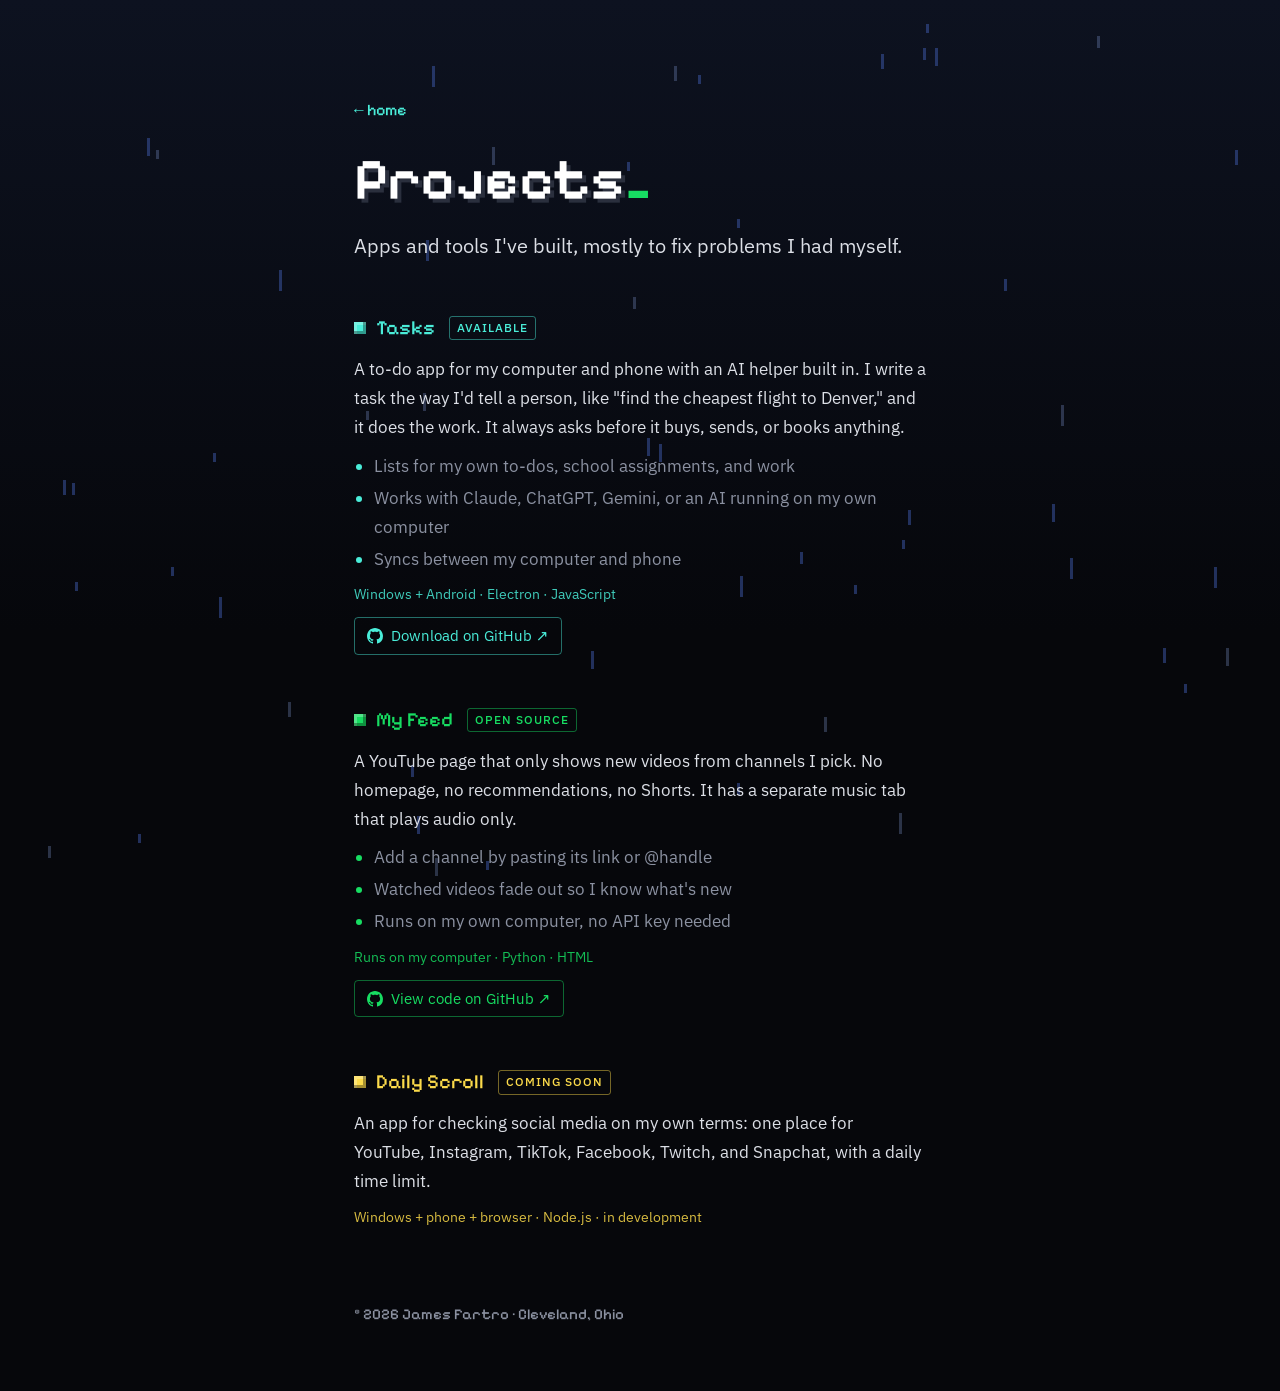
==== projects/index.html @ d93d341e "Add projects page with Tasks, My Feed, and Daily Scroll Co-Authored-By: Claude Opus 5.5 <noreply@ant" ====
<!DOCTYPE html>
<html lang="en">
<head>
<meta charset="UTF-8">
<meta name="viewport" content="width=device-width, initial-scale=1.0">
<title>Projects · James Fartro</title>
<meta name="description" content="Projects by James Fartro: Tasks, a to-do app with an AI helper; My Feed, a YouTube feed with no recommendations; and Daily Scroll, coming soon.">
<link rel="canonical" href="https://jamesfartro.com/projects/">
<meta property="og:title" content="Projects · James Fartro">
<meta property="og:description" content="Apps and tools I've built: Tasks, My Feed, and Daily Scroll.">
<meta property="og:type" content="website">
<meta property="og:url" content="https://jamesfartro.com/projects/">
<meta property="og:site_name" content="James Fartro">
<meta property="og:image" content="https://jamesfartro.com/images/share.png">
<meta property="og:image:width" content="1200">
<meta property="og:image:height" content="630">
<meta property="og:image:alt" content="James Fartro, Business Economics student at Cleveland State">
<meta name="twitter:card" content="summary_large_image">
<link rel="icon" href="/favicon.ico" sizes="48x48">
<link rel="icon" href="/images/icon-192.png" type="image/png" sizes="192x192">
<link rel="apple-touch-icon" href="/images/apple-touch-icon.png">
<meta name="theme-color" content="#0d1220">
<meta name="author" content="James Fartro">
<link rel="preload" href="/fonts/pixelify-sans.woff2" as="font" type="font/woff2" crossorigin>
<link rel="preload" href="/fonts/ibm-plex-sans.woff2" as="font" type="font/woff2" crossorigin>
<link rel="stylesheet" href="/style.css">
</head>
<body>
<canvas id="rain" aria-hidden="true"></canvas>
<main class="page">
  <p class="back"><a href="/">← home</a></p>
  <header>
    <h1 class="name">Projects<span class="cursor">_</span></h1>
    <p class="lead">Apps and tools I've built, mostly to fix problems I had myself.</p>
  </header>

  <section>
    <h2>Tasks <span class="status">available</span></h2>
    <p>A to-do app for my computer and phone with an AI helper built in. I write a task the way I'd tell a person, like "find the cheapest flight to Denver," and it does the work. It always asks before it buys, sends, or books anything.</p>
    <ul class="points">
      <li>Lists for my own to-dos, school assignments, and work</li>
      <li>Works with Claude, ChatGPT, Gemini, or an AI running on my own computer</li>
      <li>Syncs between my computer and phone</li>
    </ul>
    <p class="meta">Windows + Android · Electron · JavaScript</p>
    <a class="gh" href="https://github.com/jamesbobdev-gif/tasks-releases" target="_blank" rel="noopener"><svg viewBox="0 0 16 16" aria-hidden="true"><path d="M8 0C3.58 0 0 3.58 0 8c0 3.54 2.29 6.53 5.47 7.59.4.07.55-.17.55-.38 0-.19-.01-.82-.01-1.49-2.01.37-2.53-.49-2.69-.94-.09-.23-.48-.94-.82-1.13-.28-.15-.68-.52-.01-.53.63-.01 1.08.58 1.23.82.72 1.21 1.87.87 2.33.66.07-.52.28-.87.51-1.07-1.78-.2-3.64-.89-3.64-3.95 0-.87.31-1.59.82-2.15-.08-.2-.36-1.02.08-2.12 0 0 .67-.21 2.2.82.64-.18 1.32-.27 2-.27.68 0 1.36.09 2 .27 1.53-1.04 2.2-.82 2.2-.82.44 1.1.16 1.92.08 2.12.51.56.82 1.27.82 2.15 0 3.07-1.87 3.75-3.65 3.95.29.25.54.73.54 1.48 0 1.07-.01 1.93-.01 2.2 0 .21.15.46.55.38A8.013 8.013 0 0016 8c0-4.42-3.58-8-8-8z"/></svg>Download on GitHub ↗</a>
  </section>

  <section>
    <h2>My Feed <span class="status">open source</span></h2>
    <p>A YouTube page that only shows new videos from channels I pick. No homepage, no recommendations, no Shorts. It has a separate music tab that plays audio only.</p>
    <ul class="points">
      <li>Add a channel by pasting its link or @handle</li>
      <li>Watched videos fade out so I know what's new</li>
      <li>Runs on my own computer, no API key needed</li>
    </ul>
    <p class="meta">Runs on my computer · Python · HTML</p>
    <a class="gh" href="https://github.com/jamesbobdev-gif/yt-feed" target="_blank" rel="noopener"><svg viewBox="0 0 16 16" aria-hidden="true"><path d="M8 0C3.58 0 0 3.58 0 8c0 3.54 2.29 6.53 5.47 7.59.4.07.55-.17.55-.38 0-.19-.01-.82-.01-1.49-2.01.37-2.53-.49-2.69-.94-.09-.23-.48-.94-.82-1.13-.28-.15-.68-.52-.01-.53.63-.01 1.08.58 1.23.82.72 1.21 1.87.87 2.33.66.07-.52.28-.87.51-1.07-1.78-.2-3.64-.89-3.64-3.95 0-.87.31-1.59.82-2.15-.08-.2-.36-1.02.08-2.12 0 0 .67-.21 2.2.82.64-.18 1.32-.27 2-.27.68 0 1.36.09 2 .27 1.53-1.04 2.2-.82 2.2-.82.44 1.1.16 1.92.08 2.12.51.56.82 1.27.82 2.15 0 3.07-1.87 3.75-3.65 3.95.29.25.54.73.54 1.48 0 1.07-.01 1.93-.01 2.2 0 .21.15.46.55.38A8.013 8.013 0 0016 8c0-4.42-3.58-8-8-8z"/></svg>View code on GitHub ↗</a>
  </section>

  <section>
    <h2>Daily Scroll <span class="status">coming soon</span></h2>
    <p>An app for checking social media on my own terms: one place for YouTube, Instagram, TikTok, Facebook, Twitch, and Snapchat, with a daily time limit.</p>
    <p class="meta">Windows + phone + browser · Node.js · in development</p>
  </section>

  <footer>© <span id="year">2026</span> James Fartro · Cleveland, Ohio</footer>
</main>
<script src="/script.js"></script>
</body>
</html>
---- style.css ----
/* Fonts are self-hosted (latin subset, variable weight) so nothing blocks the first paint. */
@font-face { font-family: "IBM Plex Sans"; font-style: normal; font-weight: 400 500; font-display: swap; src: url(fonts/ibm-plex-sans.woff2) format("woff2"); }
@font-face { font-family: "Pixelify Sans"; font-style: normal; font-weight: 500 600; font-display: swap; src: url(fonts/pixelify-sans.woff2) format("woff2"); }

:root {
  --sky-top: #0d1220;
  --sky-bottom: #06070b;
  --text: #dcdfe6;
  --muted: #8b91a1;
  /* Minecraft ore colors */
  --diamond: #4aedd9;
  --emerald: #17dd62;
  --gold: #fcdb4b;
  --redstone: #ff4b4b;
  --lapis: #6e8cff;
  --pixel: "Pixelify Sans", "VT323", monospace;
}

* { box-sizing: border-box; margin: 0; padding: 0; }
html { background: var(--sky-bottom); }
body { background: linear-gradient(var(--sky-top), var(--sky-bottom) 70%) fixed; color: var(--text); font: 17px/1.7 "IBM Plex Sans", system-ui, sans-serif; font-variant-ligatures: none; min-height: 100vh; }
a { color: var(--diamond); text-decoration: none; }
a:hover { text-decoration: underline; }
::selection { background: var(--emerald); color: #000; }

/* Rain canvas sits behind everything */
#rain { position: fixed; inset: 0; width: 100%; height: 100%; z-index: 0; pointer-events: none; image-rendering: pixelated; }
.page { position: relative; z-index: 1; max-width: 620px; margin: 0 auto; padding: 96px 24px 64px; }

.name { font-family: var(--pixel); font-weight: 600; font-size: clamp(40px, 8vw, 58px); line-height: 1; color: #fff; text-shadow: 4px 4px 0 #2a2f3d; }
.cursor { color: var(--emerald); text-shadow: none; animation: blink 1s steps(1) infinite; }
@keyframes blink { 50% { opacity: 0; } }
@media (prefers-reduced-motion: reduce) { .cursor { animation: none; } }
.lead { margin-top: 20px; font-size: 20px; }

/* each section is tagged with an ore color */
section { margin-top: 48px; --c: var(--diamond); }
section:nth-of-type(1) { --c: var(--diamond); }
section:nth-of-type(2) { --c: var(--emerald); }
section:nth-of-type(3) { --c: var(--gold); }
section:nth-of-type(4) { --c: var(--redstone); }
section:nth-of-type(5) { --c: var(--lapis); }
h2 { font-family: var(--pixel); font-weight: 500; font-size: 20px; color: var(--c); margin-bottom: 10px; display: flex; align-items: center; gap: 10px; }
h2::before { content: ""; width: 12px; height: 12px; background: var(--c); box-shadow: inset -3px -3px 0 rgba(0, 0, 0, .35), inset 3px 3px 0 rgba(255, 255, 255, .25); flex: none; }
section p + p { margin-top: 8px; }

.list { list-style: none; }
.list li { padding: 7px 0; color: var(--muted); }
.list b { display: block; font-weight: 500; color: var(--text); }
/* projects page */
.status { font-family: "IBM Plex Sans", system-ui, sans-serif; font-size: 12px; font-weight: 500; text-transform: uppercase; letter-spacing: .08em; color: var(--c); border: 1px solid color-mix(in srgb, var(--c) 45%, transparent); border-radius: 3px; padding: 1px 7px; margin-left: 4px; }
.points { margin: 10px 0 0; padding-left: 20px; color: var(--muted); }
.points li { margin: 3px 0; }
.points li::marker { color: var(--c); }
section > .meta { font-size: 14px; color: var(--c); opacity: .85; margin-top: 10px; }
.all-projects { margin-top: 22px; }

.project + .project { margin-top: 26px; }
.project h3 { font-family: var(--pixel); font-weight: 500; font-size: 19px; color: var(--text); margin-bottom: 2px; }
.project p { color: var(--muted); }
.project .meta { font-size: 14px; color: var(--c); opacity: .85; margin-top: 4px; }
.gh { display: inline-flex; align-items: center; gap: 8px; margin-top: 10px; font-size: 15px; color: var(--c); border: 1px solid color-mix(in srgb, var(--c) 45%, transparent); border-radius: 4px; padding: 5px 12px; }
.gh svg { width: 16px; height: 16px; fill: currentColor; }
.gh:hover { text-decoration: none; background: color-mix(in srgb, var(--c) 14%, transparent); }

.hl { color: var(--c); }

.links { display: flex; flex-wrap: wrap; gap: 10px 26px; }
.links a, .links button { font: inherit; color: var(--lapis); background: none; border: none; cursor: pointer; padding: 0; }
.links a:hover, .links button:hover { text-decoration: underline; }

/* résumé page */
.back { font-family: var(--pixel); font-size: 16px; margin-bottom: 28px; }
.pdf { margin-top: 16px; }
.job + .job { margin-top: 22px; }
.job h3 { font-weight: 500; font-size: 18px; color: var(--text); }
.job .meta { color: var(--muted); font-size: 15px; }
.job ul { margin-top: 6px; padding-left: 20px; }
.job li { margin: 4px 0; }
.job li::marker { color: var(--c); }
.skills { display: grid; grid-template-columns: 170px 1fr; gap: 8px 20px; }
.skills dt { color: var(--c); }
@media (max-width: 600px) { .skills { grid-template-columns: 1fr; gap: 0; } .skills dd { margin-bottom: 10px; } }

footer { margin-top: 72px; font-family: var(--pixel); font-size: 15px; color: var(--muted); }

@media (max-width: 600px) {
  .page { padding-top: 56px; }
}
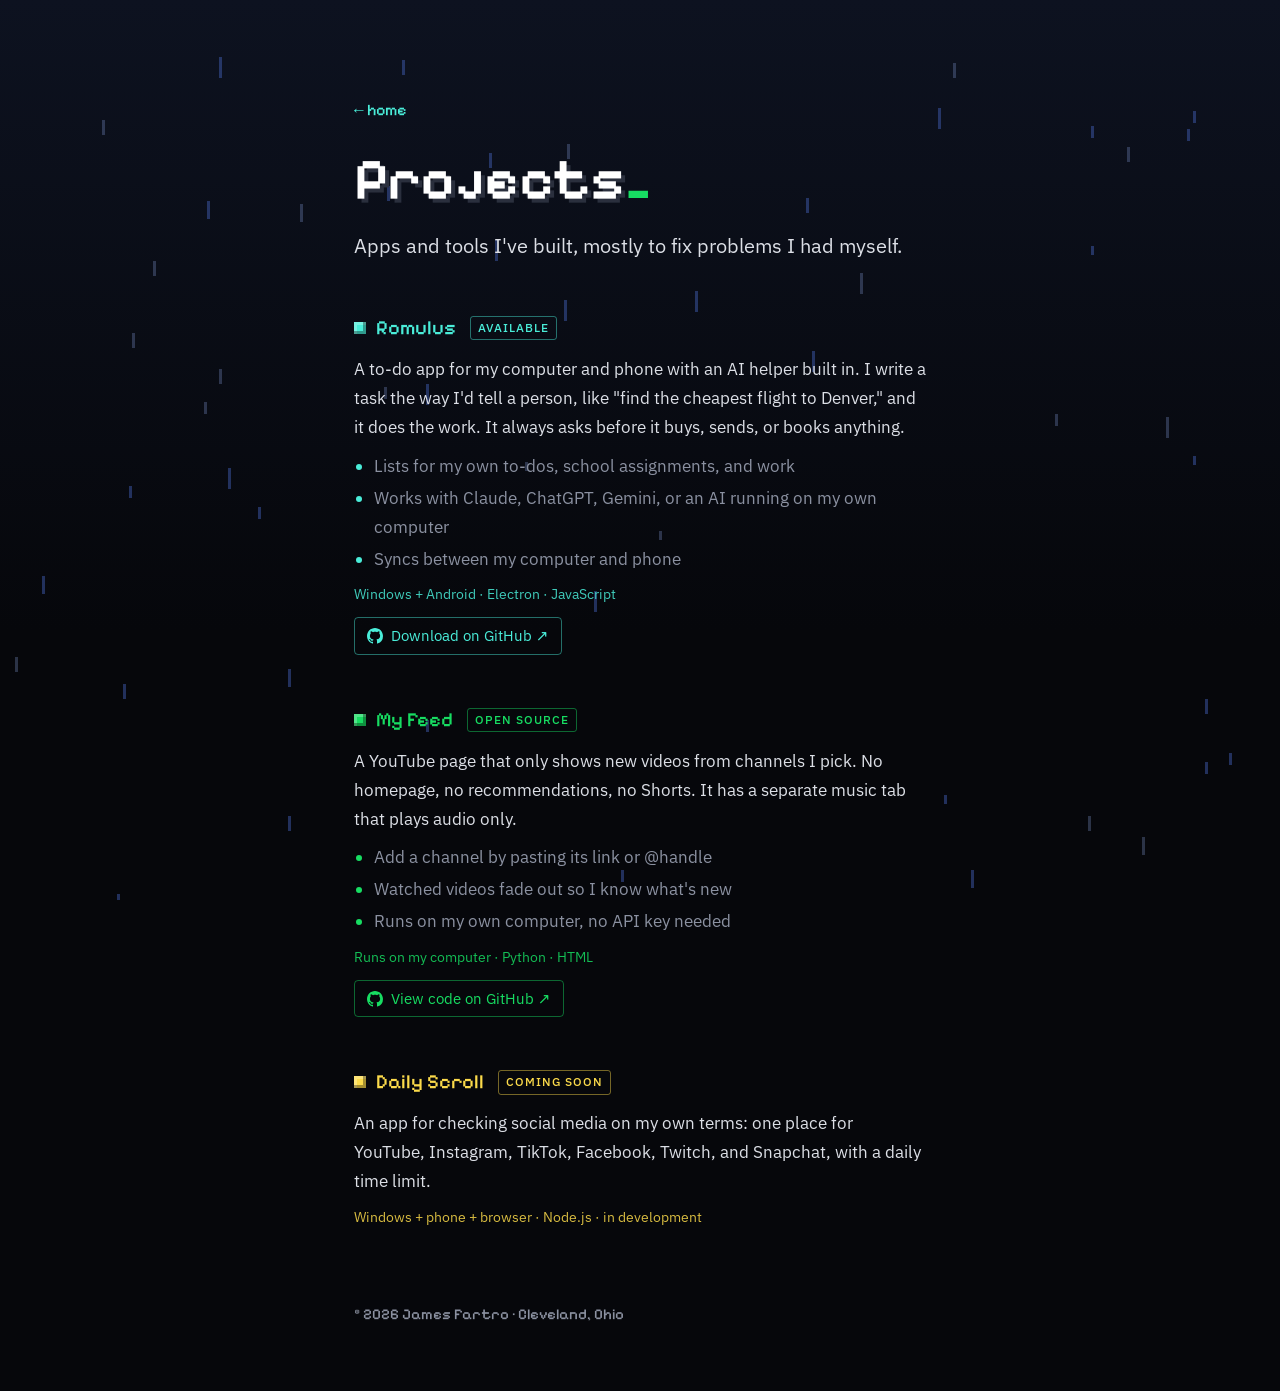
==== commit 27eabf0d: "Rename Tasks to Romulus on the site Co-Authored-By: Claude Opus 5.5 <noreply@anthropic.com>" ====
--- a/projects/index.html
+++ b/projects/index.html
@@ -4,10 +4,10 @@
 <meta charset="UTF-8">
 <meta name="viewport" content="width=device-width, initial-scale=1.0">
 <title>Projects · James Fartro</title>
-<meta name="description" content="Projects by James Fartro: Tasks, a to-do app with an AI helper; My Feed, a YouTube feed with no recommendations; and Daily Scroll, coming soon.">
+<meta name="description" content="Projects by James Fartro: Romulus, a to-do app with an AI helper; My Feed, a YouTube feed with no recommendations; and Daily Scroll, coming soon.">
 <link rel="canonical" href="https://jamesfartro.com/projects/">
 <meta property="og:title" content="Projects · James Fartro">
-<meta property="og:description" content="Apps and tools I've built: Tasks, My Feed, and Daily Scroll.">
+<meta property="og:description" content="Apps and tools I've built: Romulus, My Feed, and Daily Scroll.">
 <meta property="og:type" content="website">
 <meta property="og:url" content="https://jamesfartro.com/projects/">
 <meta property="og:site_name" content="James Fartro">
@@ -35,7 +35,7 @@
   </header>
 
   <section>
-    <h2>Tasks <span class="status">available</span></h2>
+    <h2>Romulus <span class="status">available</span></h2>
     <p>A to-do app for my computer and phone with an AI helper built in. I write a task the way I'd tell a person, like "find the cheapest flight to Denver," and it does the work. It always asks before it buys, sends, or books anything.</p>
     <ul class="points">
       <li>Lists for my own to-dos, school assignments, and work</li>
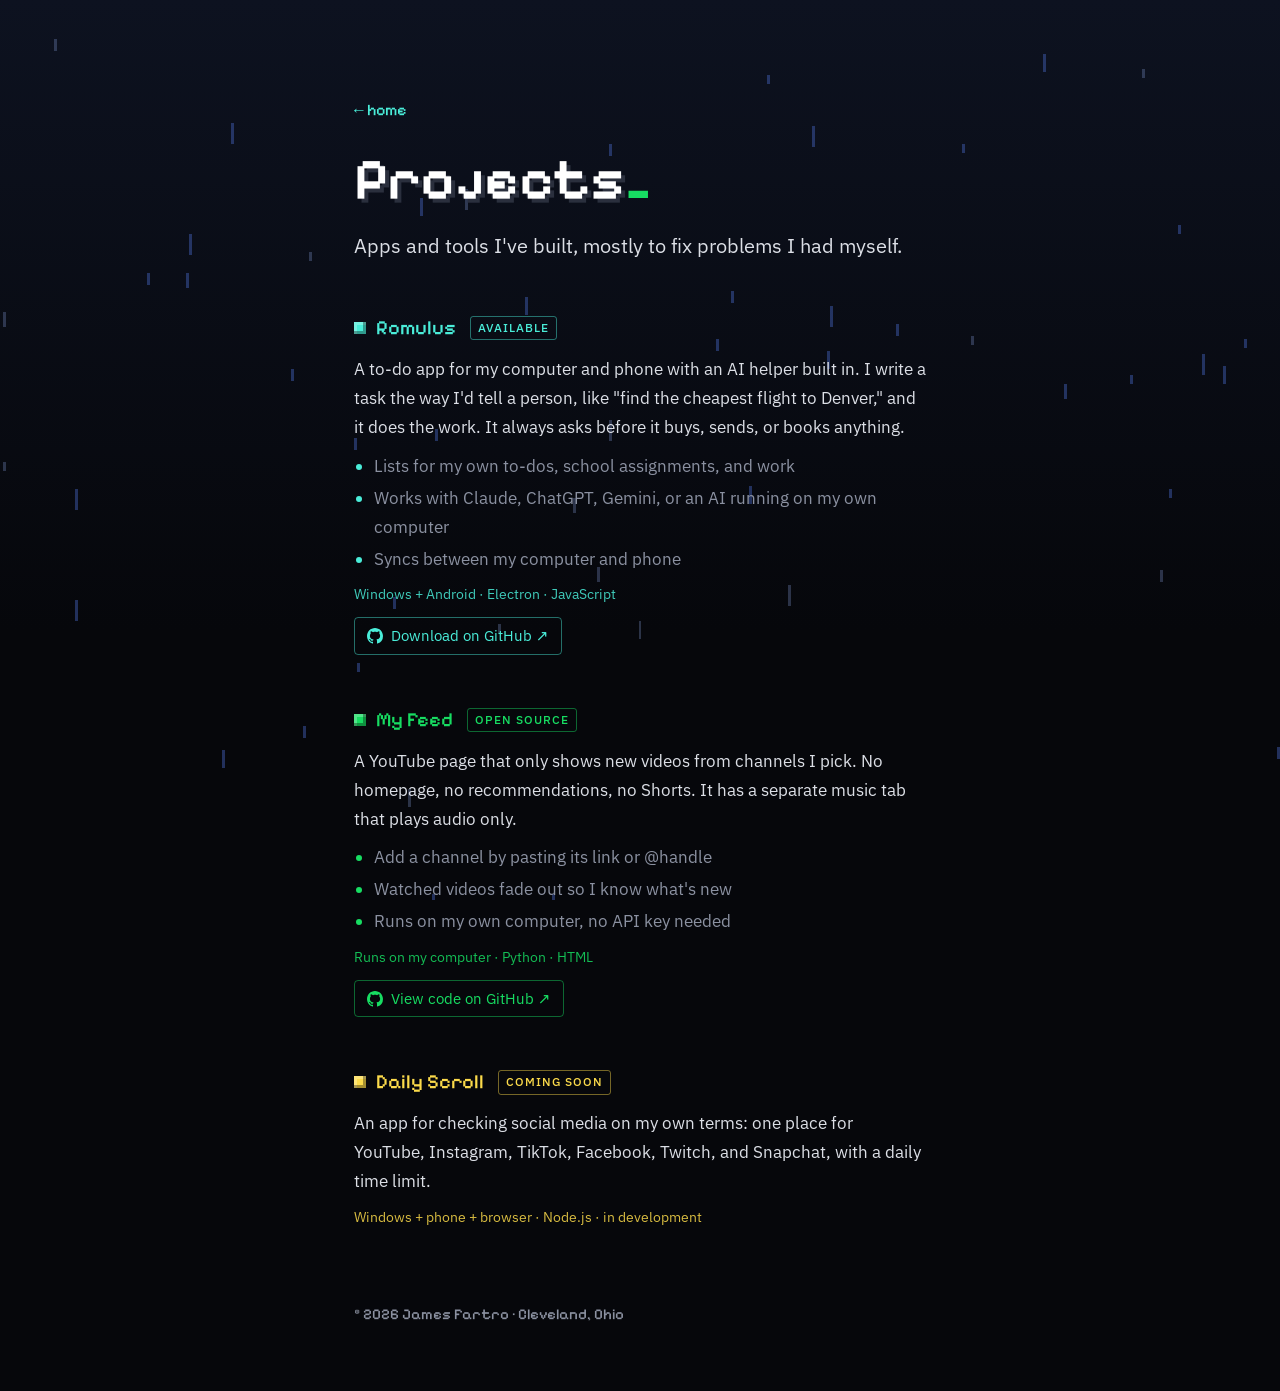
==== commit ded74a6e: "Point Romulus download links at the renamed romulus-releases repo Co-Authored-By: Claude Opus 5.5 <n" ====
--- a/projects/index.html
+++ b/projects/index.html
@@ -43,7 +43,7 @@
       <li>Syncs between my computer and phone</li>
     </ul>
     <p class="meta">Windows + Android · Electron · JavaScript</p>
-    <a class="gh" href="https://github.com/jamesbobdev-gif/tasks-releases" target="_blank" rel="noopener"><svg viewBox="0 0 16 16" aria-hidden="true"><path d="M8 0C3.58 0 0 3.58 0 8c0 3.54 2.29 6.53 5.47 7.59.4.07.55-.17.55-.38 0-.19-.01-.82-.01-1.49-2.01.37-2.53-.49-2.69-.94-.09-.23-.48-.94-.82-1.13-.28-.15-.68-.52-.01-.53.63-.01 1.08.58 1.23.82.72 1.21 1.87.87 2.33.66.07-.52.28-.87.51-1.07-1.78-.2-3.64-.89-3.64-3.95 0-.87.31-1.59.82-2.15-.08-.2-.36-1.02.08-2.12 0 0 .67-.21 2.2.82.64-.18 1.32-.27 2-.27.68 0 1.36.09 2 .27 1.53-1.04 2.2-.82 2.2-.82.44 1.1.16 1.92.08 2.12.51.56.82 1.27.82 2.15 0 3.07-1.87 3.75-3.65 3.95.29.25.54.73.54 1.48 0 1.07-.01 1.93-.01 2.2 0 .21.15.46.55.38A8.013 8.013 0 0016 8c0-4.42-3.58-8-8-8z"/></svg>Download on GitHub ↗</a>
+    <a class="gh" href="https://github.com/jamesbobdev-gif/romulus-releases" target="_blank" rel="noopener"><svg viewBox="0 0 16 16" aria-hidden="true"><path d="M8 0C3.58 0 0 3.58 0 8c0 3.54 2.29 6.53 5.47 7.59.4.07.55-.17.55-.38 0-.19-.01-.82-.01-1.49-2.01.37-2.53-.49-2.69-.94-.09-.23-.48-.94-.82-1.13-.28-.15-.68-.52-.01-.53.63-.01 1.08.58 1.23.82.72 1.21 1.87.87 2.33.66.07-.52.28-.87.51-1.07-1.78-.2-3.64-.89-3.64-3.95 0-.87.31-1.59.82-2.15-.08-.2-.36-1.02.08-2.12 0 0 .67-.21 2.2.82.64-.18 1.32-.27 2-.27.68 0 1.36.09 2 .27 1.53-1.04 2.2-.82 2.2-.82.44 1.1.16 1.92.08 2.12.51.56.82 1.27.82 2.15 0 3.07-1.87 3.75-3.65 3.95.29.25.54.73.54 1.48 0 1.07-.01 1.93-.01 2.2 0 .21.15.46.55.38A8.013 8.013 0 0016 8c0-4.42-3.58-8-8-8z"/></svg>Download on GitHub ↗</a>
   </section>
 
   <section>
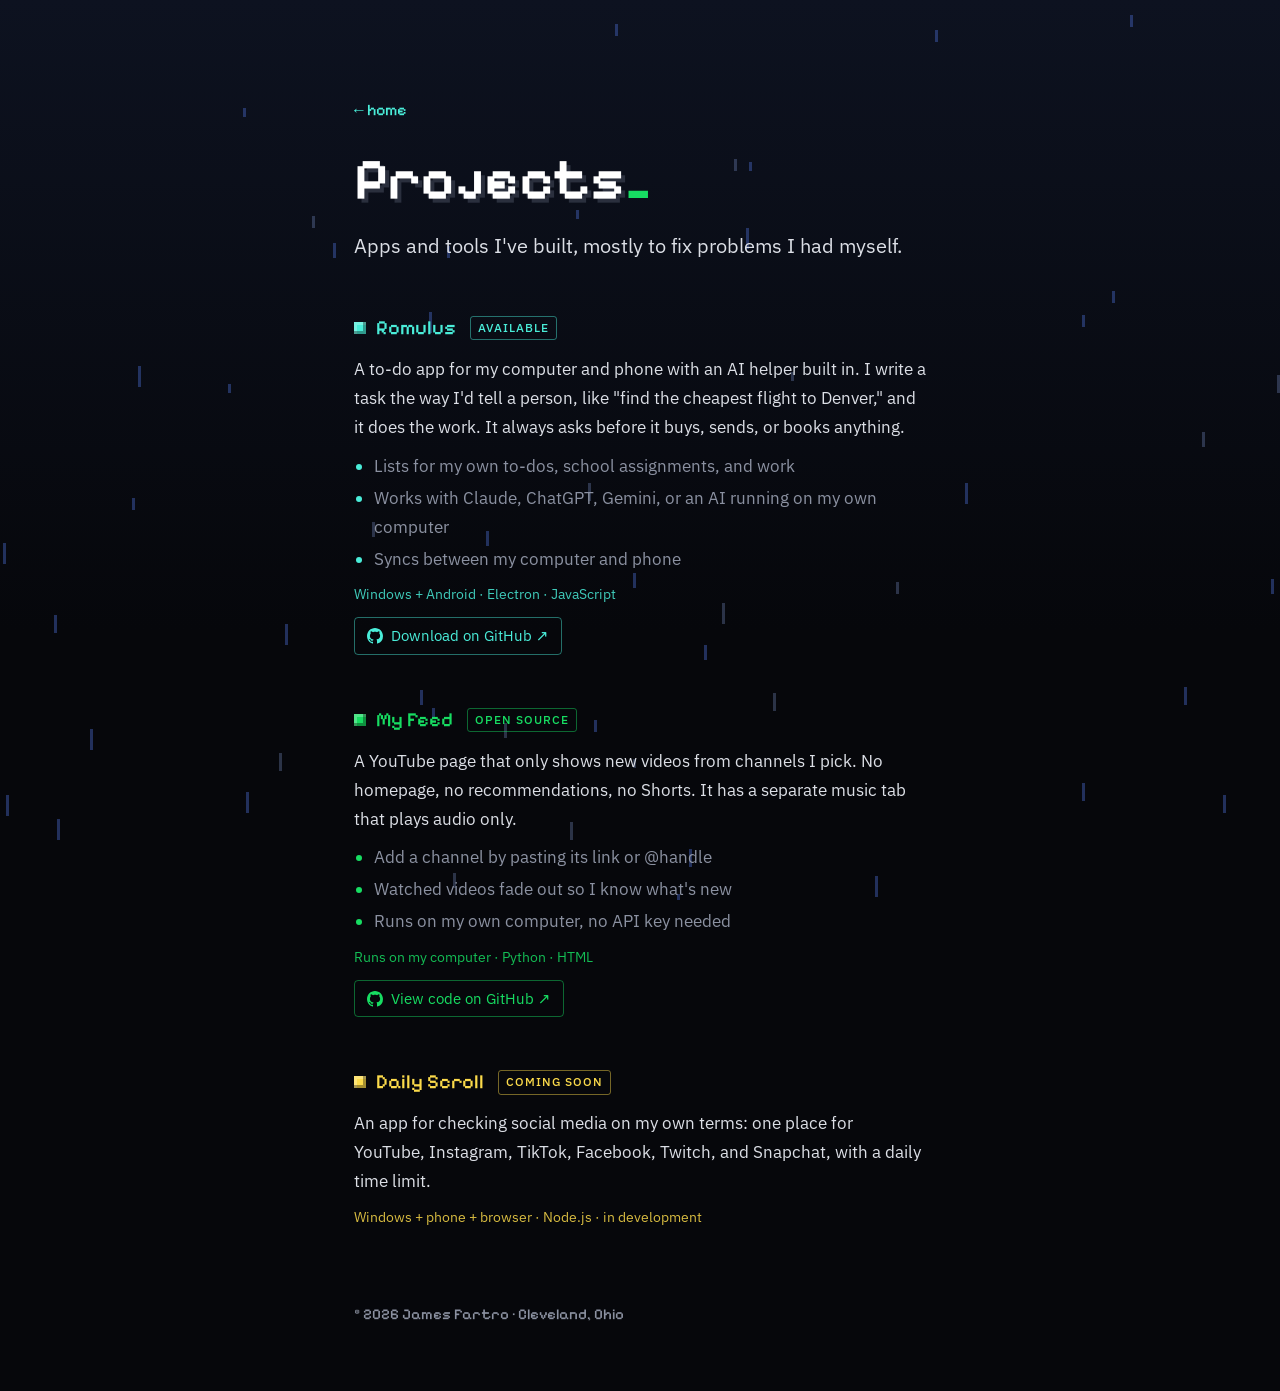
==== commit 88dfb29a: "Add CSP and referrer policy meta tags; fix rain on the 404 page Co-Authored-By: Claude Opus 5.5 <nor" ====
--- a/projects/index.html
+++ b/projects/index.html
@@ -3,6 +3,8 @@
 <head>
 <meta charset="UTF-8">
 <meta name="viewport" content="width=device-width, initial-scale=1.0">
+<meta http-equiv="Content-Security-Policy" content="default-src 'self'; img-src 'self' data:; object-src 'none'; base-uri 'none'; form-action 'none'; upgrade-insecure-requests">
+<meta name="referrer" content="strict-origin-when-cross-origin">
 <title>Projects · James Fartro</title>
 <meta name="description" content="Projects by James Fartro: Romulus, a to-do app with an AI helper; My Feed, a YouTube feed with no recommendations; and Daily Scroll, coming soon.">
 <link rel="canonical" href="https://jamesfartro.com/projects/">
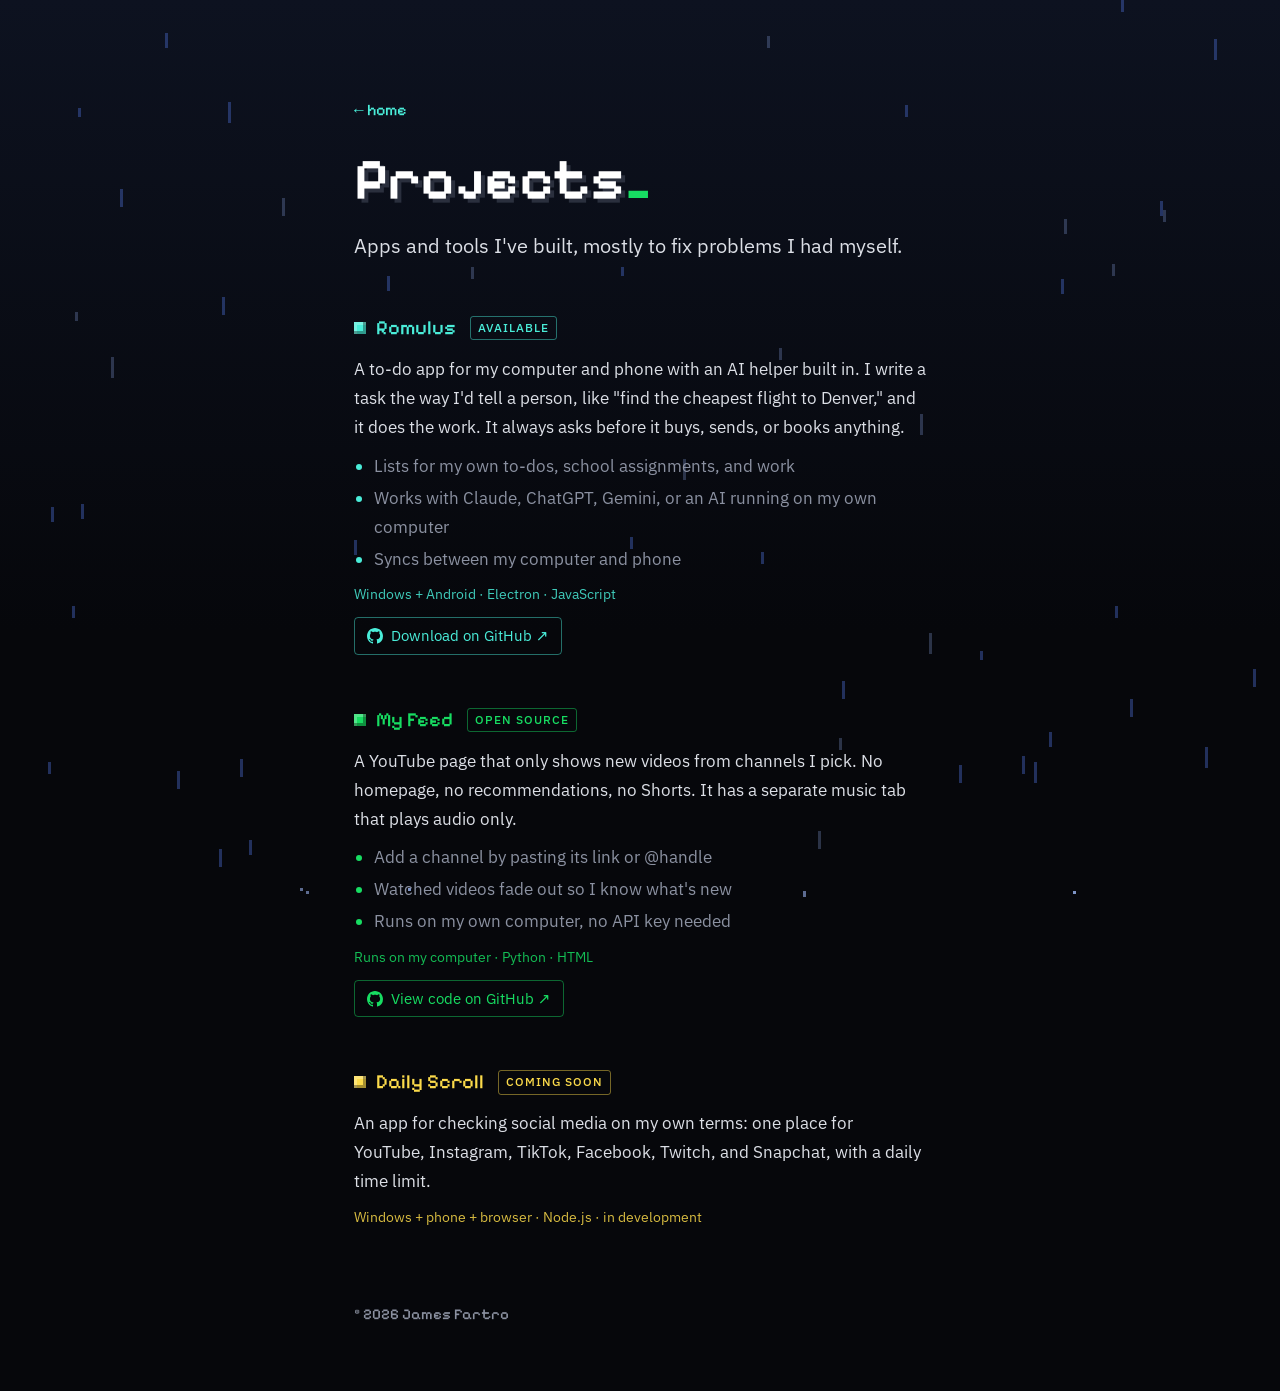
==== commit ad431ebc: "James Fartro's website: home and projects pages with pixel rain Co-Authored-By: Claude Opus 5.5 <nor" ====
--- a/projects/index.html
+++ b/projects/index.html
@@ -16,7 +16,7 @@
 <meta property="og:image" content="https://jamesfartro.com/images/share.png">
 <meta property="og:image:width" content="1200">
 <meta property="og:image:height" content="630">
-<meta property="og:image:alt" content="James Fartro, Business Economics student at Cleveland State">
+<meta property="og:image:alt" content="James Fartro">
 <meta name="twitter:card" content="summary_large_image">
 <link rel="icon" href="/favicon.ico" sizes="48x48">
 <link rel="icon" href="/images/icon-192.png" type="image/png" sizes="192x192">
@@ -66,7 +66,7 @@
     <p class="meta">Windows + phone + browser · Node.js · in development</p>
   </section>
 
-  <footer>© <span id="year">2026</span> James Fartro · Cleveland, Ohio</footer>
+  <footer>© <span id="year">2026</span> James Fartro</footer>
 </main>
 <script src="/script.js"></script>
 </body>
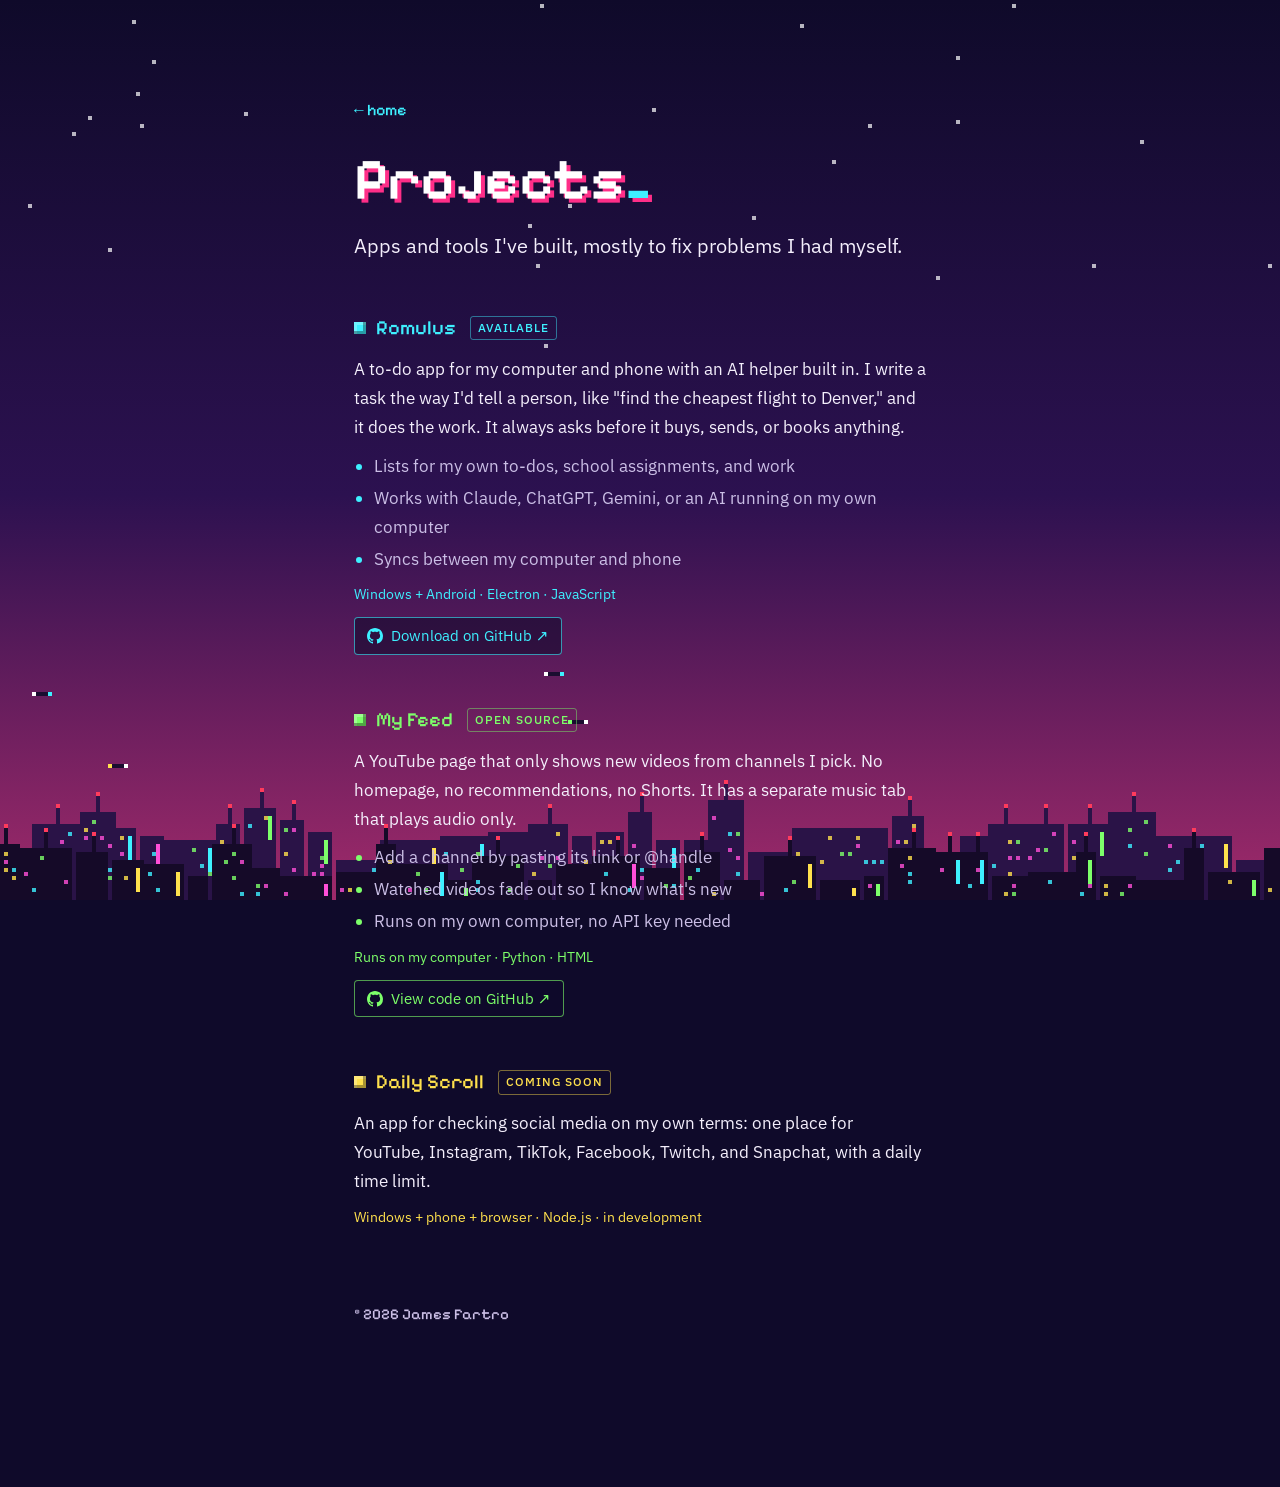
==== commit 6bde49ce: "Cyberpunk look: neon city skyline with a rocket and a sandworm Swap the dark rain for a dusk sky ove" ====
--- a/projects/index.html
+++ b/projects/index.html
@@ -21,7 +21,7 @@
 <link rel="icon" href="/favicon.ico" sizes="48x48">
 <link rel="icon" href="/images/icon-192.png" type="image/png" sizes="192x192">
 <link rel="apple-touch-icon" href="/images/apple-touch-icon.png">
-<meta name="theme-color" content="#0d1220">
+<meta name="theme-color" content="#0f0a2a">
 <meta name="author" content="James Fartro">
 <link rel="preload" href="/fonts/pixelify-sans.woff2" as="font" type="font/woff2" crossorigin>
 <link rel="preload" href="/fonts/ibm-plex-sans.woff2" as="font" type="font/woff2" crossorigin>
--- a/style.css
+++ b/style.css
@@ -3,32 +3,34 @@
 @font-face { font-family: "Pixelify Sans"; font-style: normal; font-weight: 500 600; font-display: swap; src: url(fonts/pixelify-sans.woff2) format("woff2"); }
 
 :root {
-  --sky-top: #0d1220;
-  --sky-bottom: #06070b;
-  --text: #dcdfe6;
-  --muted: #8b91a1;
-  /* Minecraft ore colors */
-  --diamond: #4aedd9;
-  --emerald: #17dd62;
-  --gold: #fcdb4b;
-  --redstone: #ff4b4b;
-  --lapis: #6e8cff;
+  --sky-top: #0f0a2a;
+  --sky-mid: #2c1150;
+  --sky-bottom: #a02a6a;
+  --text: #f4effc;
+  --muted: #cbbfe6;
+  /* neon takes on the Minecraft ore colors */
+  --diamond: #3ef0ff;
+  --emerald: #7dff6a;
+  --gold: #ffe14d;
+  --redstone: #ff5c7a;
+  --lapis: #8fa2ff;
+  --neon-pink: #ff2e88;
   --pixel: "Pixelify Sans", "VT323", monospace;
 }
 
 * { box-sizing: border-box; margin: 0; padding: 0; }
-html { background: var(--sky-bottom); }
-body { background: linear-gradient(var(--sky-top), var(--sky-bottom) 70%) fixed; color: var(--text); font: 17px/1.7 "IBM Plex Sans", system-ui, sans-serif; font-variant-ligatures: none; min-height: 100vh; }
+html { background: var(--sky-top); }
+body { background: linear-gradient(var(--sky-top), var(--sky-mid) 55%, var(--sky-bottom)) fixed; color: var(--text); font: 17px/1.7 "IBM Plex Sans", system-ui, sans-serif; font-variant-ligatures: none; min-height: 100vh; }
 a { color: var(--diamond); text-decoration: none; }
 a:hover { text-decoration: underline; }
-::selection { background: var(--emerald); color: #000; }
+::selection { background: var(--neon-pink); color: #fff; }
 
-/* Rain canvas sits behind everything */
+/* Skyline canvas sits behind everything */
 #rain { position: fixed; inset: 0; width: 100%; height: 100%; z-index: 0; pointer-events: none; image-rendering: pixelated; }
-.page { position: relative; z-index: 1; max-width: 620px; margin: 0 auto; padding: 96px 24px 64px; }
+.page { position: relative; z-index: 1; max-width: 620px; margin: 0 auto; padding: 96px 24px 160px; }
 
-.name { font-family: var(--pixel); font-weight: 600; font-size: clamp(40px, 8vw, 58px); line-height: 1; color: #fff; text-shadow: 4px 4px 0 #2a2f3d; }
-.cursor { color: var(--emerald); text-shadow: none; animation: blink 1s steps(1) infinite; }
+.name { font-family: var(--pixel); font-weight: 600; font-size: clamp(40px, 8vw, 58px); line-height: 1; color: #fff; text-shadow: 4px 4px 0 var(--neon-pink); }
+.cursor { color: var(--diamond); text-shadow: 4px 4px 0 var(--neon-pink); animation: blink 1s steps(1) infinite; }
 @keyframes blink { 50% { opacity: 0; } }
 @media (prefers-reduced-motion: reduce) { .cursor { animation: none; } }
 .lead { margin-top: 20px; font-size: 20px; }
@@ -52,16 +54,16 @@
 .points { margin: 10px 0 0; padding-left: 20px; color: var(--muted); }
 .points li { margin: 3px 0; }
 .points li::marker { color: var(--c); }
-section > .meta { font-size: 14px; color: var(--c); opacity: .85; margin-top: 10px; }
+section > .meta { font-size: 14px; color: var(--c); margin-top: 10px; }
 .all-projects { margin-top: 22px; }
 
 .project + .project { margin-top: 26px; }
 .project h3 { font-family: var(--pixel); font-weight: 500; font-size: 19px; color: var(--text); margin-bottom: 2px; }
 .project p { color: var(--muted); }
-.project .meta { font-size: 14px; color: var(--c); opacity: .85; margin-top: 4px; }
-.gh { display: inline-flex; align-items: center; gap: 8px; margin-top: 10px; font-size: 15px; color: var(--c); border: 1px solid color-mix(in srgb, var(--c) 45%, transparent); border-radius: 4px; padding: 5px 12px; }
+.project .meta { font-size: 14px; color: var(--c); margin-top: 4px; }
+.gh { display: inline-flex; align-items: center; gap: 8px; margin-top: 10px; font-size: 15px; color: var(--c); background: rgba(15, 10, 42, .55); border: 1px solid color-mix(in srgb, var(--c) 60%, transparent); border-radius: 4px; padding: 5px 12px; }
 .gh svg { width: 16px; height: 16px; fill: currentColor; }
-.gh:hover { text-decoration: none; background: color-mix(in srgb, var(--c) 14%, transparent); }
+.gh:hover { text-decoration: none; background: rgba(15, 10, 42, .85); }
 
 .hl { color: var(--c); }
 
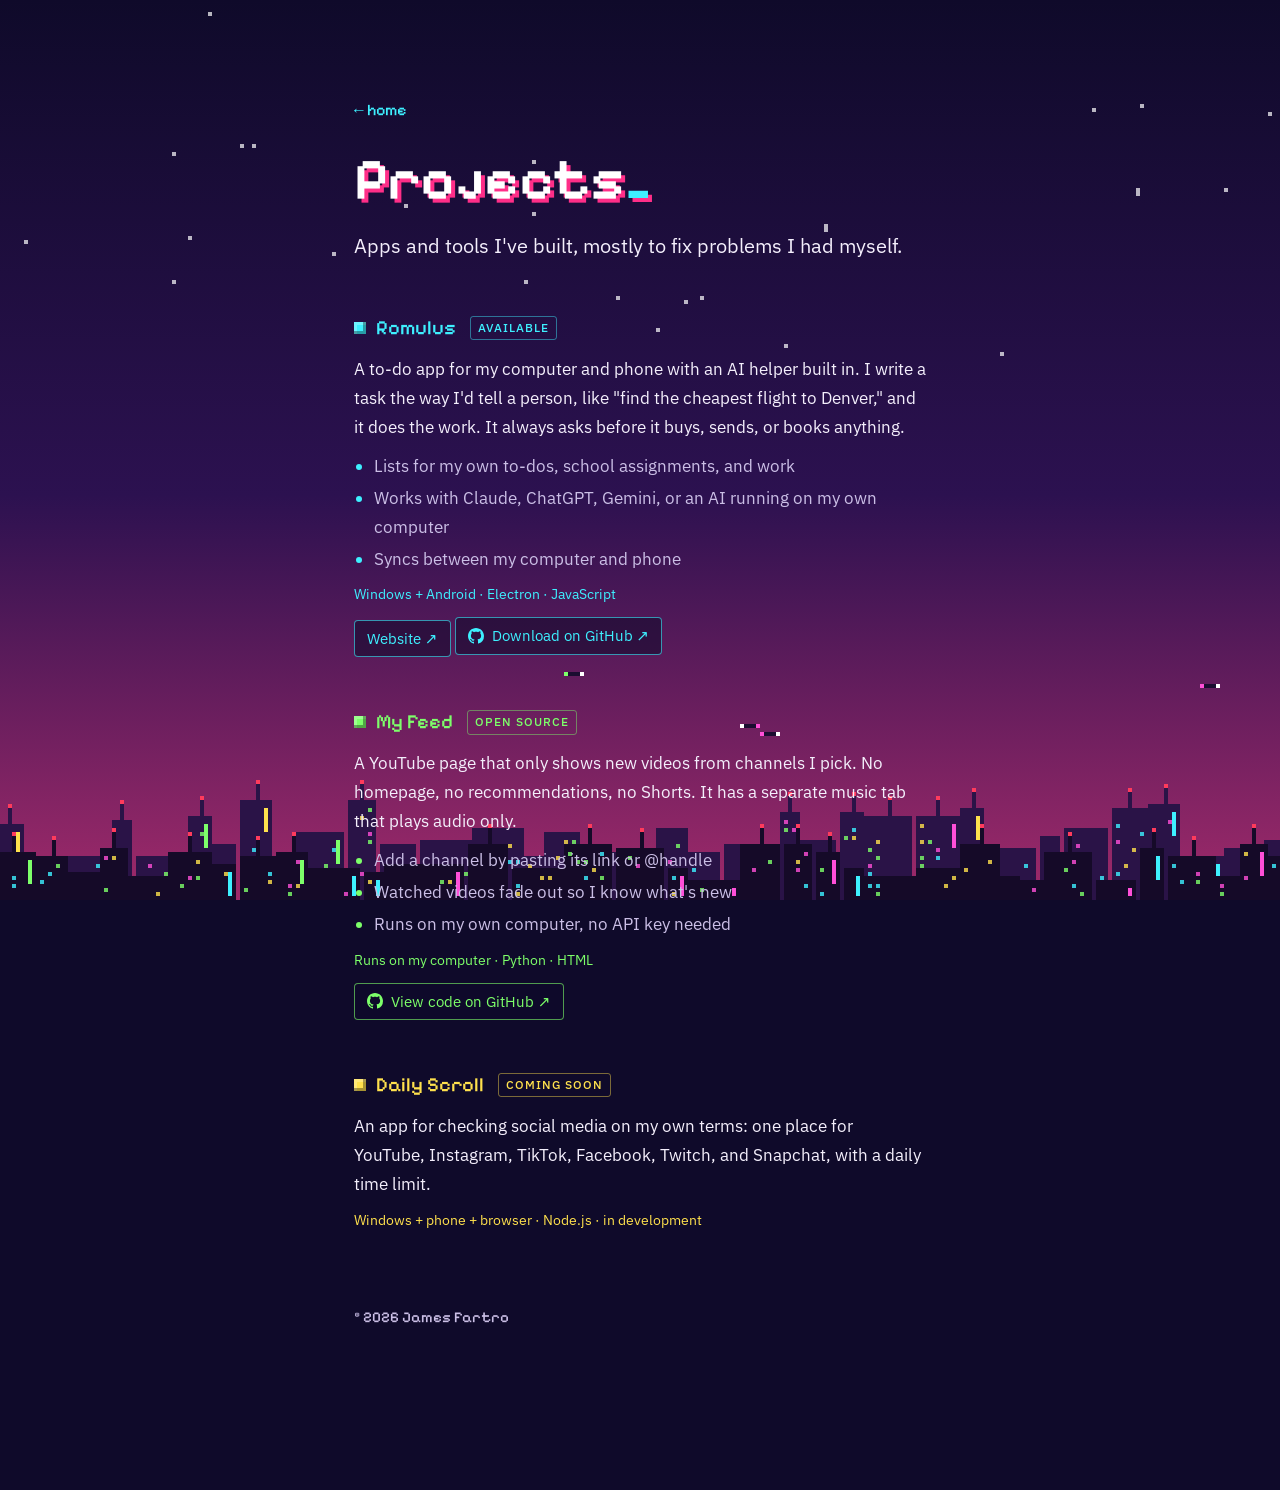
==== commit de4e3e8c: "Add Romulus website link Co-Authored-By: Claude Opus 5.5 <noreply@anthropic.com>" ====
--- a/projects/index.html
+++ b/projects/index.html
@@ -45,6 +45,7 @@
       <li>Syncs between my computer and phone</li>
     </ul>
     <p class="meta">Windows + Android · Electron · JavaScript</p>
+    <a class="gh" href="https://jamesbobdev-gif.github.io/Romulus/" target="_blank" rel="noopener">Website ↗</a>
     <a class="gh" href="https://github.com/jamesbobdev-gif/romulus-releases" target="_blank" rel="noopener"><svg viewBox="0 0 16 16" aria-hidden="true"><path d="M8 0C3.58 0 0 3.58 0 8c0 3.54 2.29 6.53 5.47 7.59.4.07.55-.17.55-.38 0-.19-.01-.82-.01-1.49-2.01.37-2.53-.49-2.69-.94-.09-.23-.48-.94-.82-1.13-.28-.15-.68-.52-.01-.53.63-.01 1.08.58 1.23.82.72 1.21 1.87.87 2.33.66.07-.52.28-.87.51-1.07-1.78-.2-3.64-.89-3.64-3.95 0-.87.31-1.59.82-2.15-.08-.2-.36-1.02.08-2.12 0 0 .67-.21 2.2.82.64-.18 1.32-.27 2-.27.68 0 1.36.09 2 .27 1.53-1.04 2.2-.82 2.2-.82.44 1.1.16 1.92.08 2.12.51.56.82 1.27.82 2.15 0 3.07-1.87 3.75-3.65 3.95.29.25.54.73.54 1.48 0 1.07-.01 1.93-.01 2.2 0 .21.15.46.55.38A8.013 8.013 0 0016 8c0-4.42-3.58-8-8-8z"/></svg>Download on GitHub ↗</a>
   </section>
 
